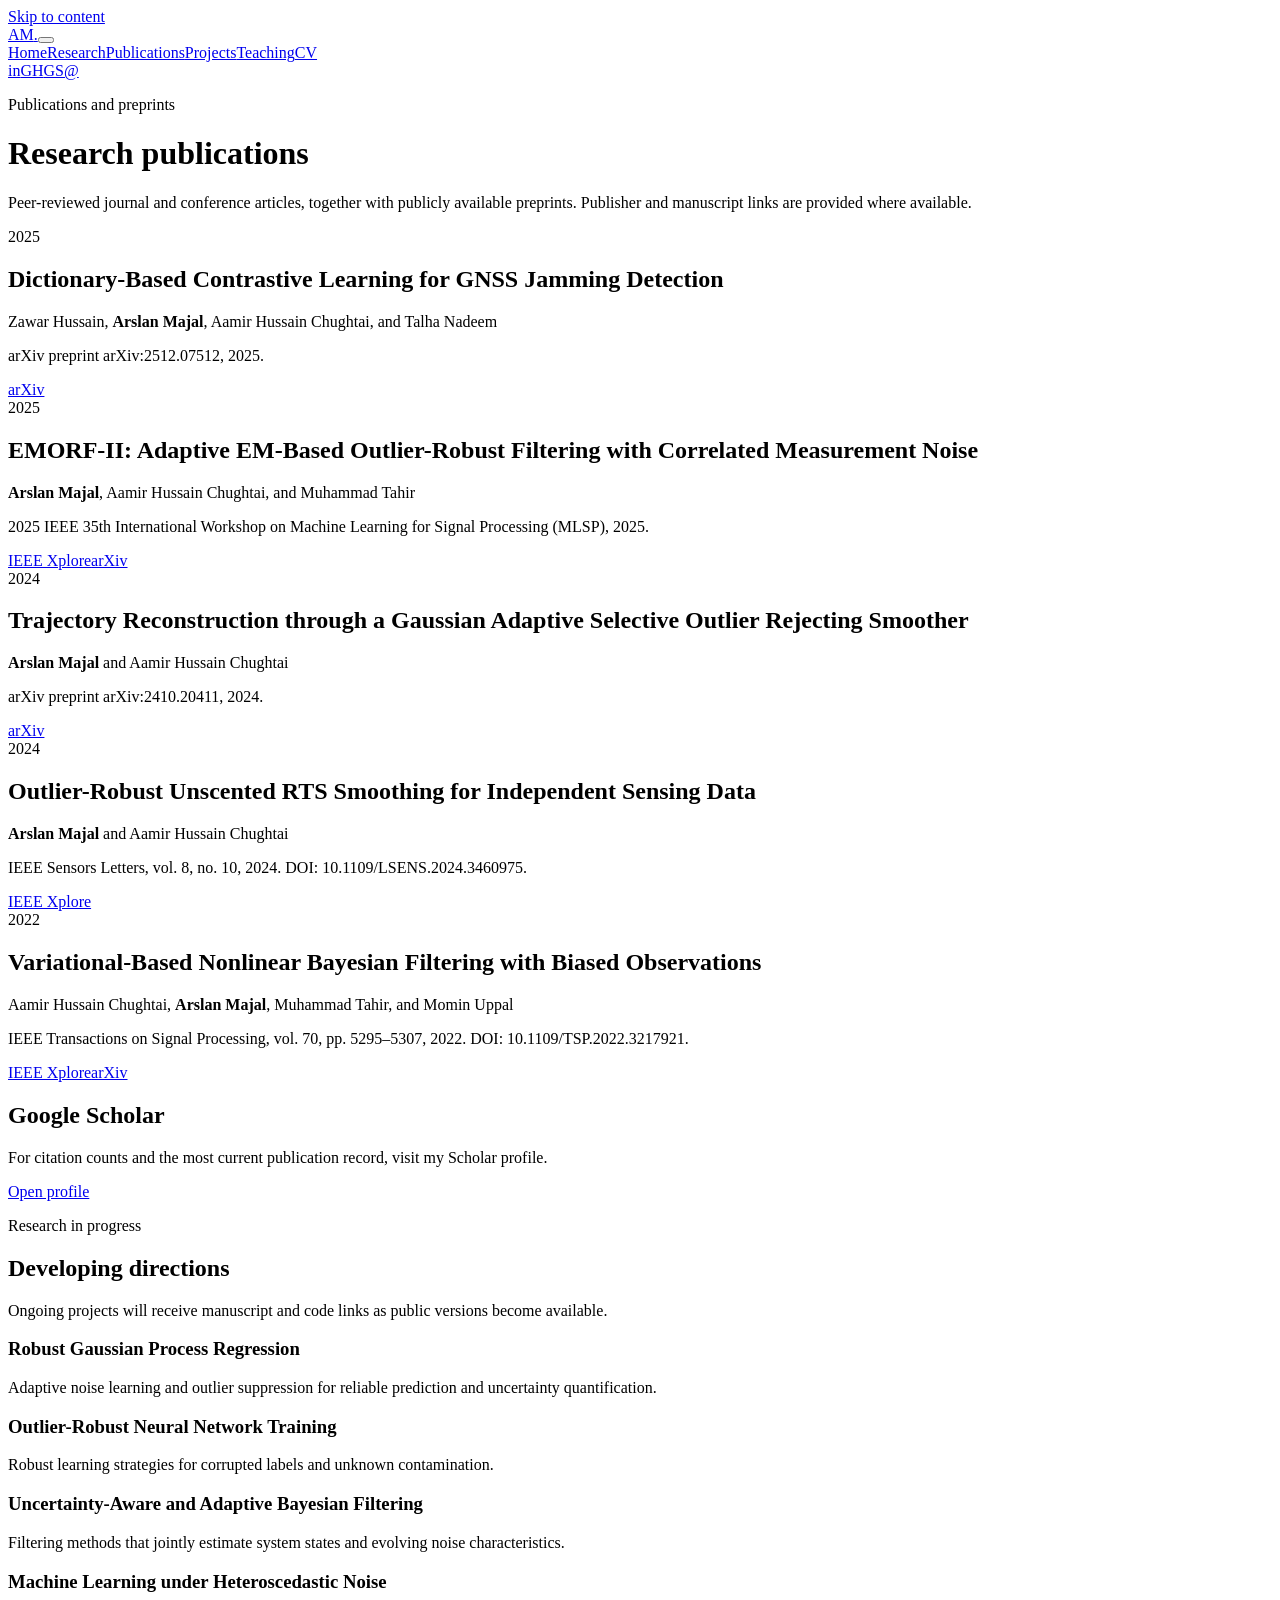
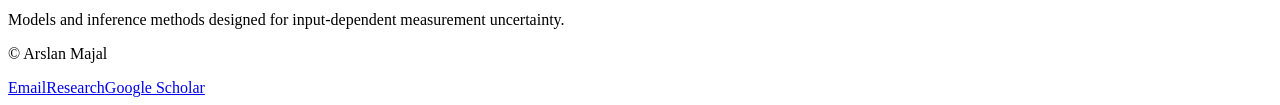
==== publications.html @ 28af3615 "Add files via upload" ====
<!doctype html>
<html lang="en">
<head>
  <meta charset="utf-8"><meta name="viewport" content="width=device-width, initial-scale=1"><meta name="description" content="Publications by Arslan Majal in robust state estimation, Bayesian inference, GNSS reliability, and machine learning."><title>Publications | Arslan Majal</title><link rel="stylesheet" href="assets/css/styles.css"><script src="assets/js/main.js" defer></script>
</head>
<body data-page="publications">
  <a class="skip-link" href="#main-content">Skip to content</a>
  <header class="site-header"><nav class="nav container" aria-label="Primary navigation"><a class="brand" href="index.html" aria-label="Arslan Majal home">AM<span>.</span></a><button class="menu-toggle" type="button" aria-expanded="false" aria-controls="nav-panel" aria-label="Open navigation menu"><span></span><span></span><span></span></button><div class="nav-panel" id="nav-panel"><div class="nav-links"><a href="index.html" data-page-link="home">Home</a><a href="research.html" data-page-link="research">Research</a><a href="publications.html" data-page-link="publications">Publications</a><a href="projects.html" data-page-link="projects">Projects</a><a href="teaching.html" data-page-link="teaching">Teaching</a><a href="assets/files/Arslan_Majal_CV.pdf" target="_blank" rel="noopener">CV</a></div><div class="social-links" aria-label="Professional profiles"><a class="social-link" href="https://www.linkedin.com/in/arslan-majal-06828b2b1" target="_blank" rel="noopener" aria-label="LinkedIn">in</a><a class="social-link" href="https://github.com/Majal-1036" target="_blank" rel="noopener" aria-label="GitHub">GH</a><a class="social-link" href="https://scholar.google.com/citations?hl=en&amp;user=iQ3lR7IAAAAJ" target="_blank" rel="noopener" aria-label="Google Scholar">GS</a><a class="social-link" href="mailto:majal.wisc@gmail.com" aria-label="Email Arslan Majal">@</a></div></div></nav></header>
  <main id="main-content">
    <div class="container page-header"><p class="eyebrow">Publications and preprints</p><h1>Research publications</h1><p>Peer-reviewed journal and conference articles, together with publicly available preprints. Publisher and manuscript links are provided where available.</p></div>
    <section class="section"><div class="container publication-list">
      <article class="publication"><div class="publication-year">2025</div><div><h2>Dictionary-Based Contrastive Learning for GNSS Jamming Detection</h2><p>Zawar Hussain, <strong>Arslan Majal</strong>, Aamir Hussain Chughtai, and Talha Nadeem</p><p class="venue">arXiv preprint arXiv:2512.07512, 2025.</p><div class="button-row"><a class="button secondary" href="https://arxiv.org/abs/2512.07512" target="_blank" rel="noopener">arXiv</a></div></div></article>
      <article class="publication"><div class="publication-year">2025</div><div><h2>EMORF-II: Adaptive EM-Based Outlier-Robust Filtering with Correlated Measurement Noise</h2><p><strong>Arslan Majal</strong>, Aamir Hussain Chughtai, and Muhammad Tahir</p><p class="venue">2025 IEEE 35th International Workshop on Machine Learning for Signal Processing (MLSP), 2025.</p><div class="button-row"><a class="button" href="https://ieeexplore.ieee.org/document/11204236/" target="_blank" rel="noopener">IEEE Xplore</a><a class="button secondary" href="https://arxiv.org/abs/2509.07415" target="_blank" rel="noopener">arXiv</a></div></div></article>
      <article class="publication"><div class="publication-year">2024</div><div><h2>Trajectory Reconstruction through a Gaussian Adaptive Selective Outlier Rejecting Smoother</h2><p><strong>Arslan Majal</strong> and Aamir Hussain Chughtai</p><p class="venue">arXiv preprint arXiv:2410.20411, 2024.</p><div class="button-row"><a class="button secondary" href="https://arxiv.org/abs/2410.20411" target="_blank" rel="noopener">arXiv</a></div></div></article>
      <article class="publication"><div class="publication-year">2024</div><div><h2>Outlier-Robust Unscented RTS Smoothing for Independent Sensing Data</h2><p><strong>Arslan Majal</strong> and Aamir Hussain Chughtai</p><p class="venue">IEEE Sensors Letters, vol. 8, no. 10, 2024. DOI: 10.1109/LSENS.2024.3460975.</p><div class="button-row"><a class="button" href="https://ieeexplore.ieee.org/document/10680401/" target="_blank" rel="noopener">IEEE Xplore</a></div></div></article>
      <article class="publication"><div class="publication-year">2022</div><div><h2>Variational-Based Nonlinear Bayesian Filtering with Biased Observations</h2><p>Aamir Hussain Chughtai, <strong>Arslan Majal</strong>, Muhammad Tahir, and Momin Uppal</p><p class="venue">IEEE Transactions on Signal Processing, vol. 70, pp. 5295–5307, 2022. DOI: 10.1109/TSP.2022.3217921.</p><div class="button-row"><a class="button" href="https://ieeexplore.ieee.org/document/9931968/" target="_blank" rel="noopener">IEEE Xplore</a><a class="button secondary" href="https://arxiv.org/abs/2112.14432" target="_blank" rel="noopener">arXiv</a></div></div></article>
      <div class="scholar-banner"><div><h2>Google Scholar</h2><p>For citation counts and the most current publication record, visit my Scholar profile.</p></div><a class="button" href="https://scholar.google.com/citations?hl=en&amp;user=iQ3lR7IAAAAJ" target="_blank" rel="noopener">Open profile</a></div>
    </div></section>
    <section class="section alt"><div class="container"><div class="section-heading"><p class="eyebrow">Research in progress</p><h2>Developing directions</h2><p>Ongoing projects will receive manuscript and code links as public versions become available.</p></div><div class="grid-2"><article class="card"><h3>Robust Gaussian Process Regression</h3><p>Adaptive noise learning and outlier suppression for reliable prediction and uncertainty quantification.</p></article><article class="card"><h3>Outlier-Robust Neural Network Training</h3><p>Robust learning strategies for corrupted labels and unknown contamination.</p></article><article class="card"><h3>Uncertainty-Aware and Adaptive Bayesian Filtering</h3><p>Filtering methods that jointly estimate system states and evolving noise characteristics.</p></article><article class="card"><h3>Machine Learning under Heteroscedastic Noise</h3><p>Models and inference methods designed for input-dependent measurement uncertainty.</p></article></div></div></section>
  </main>
  <footer class="site-footer"><div class="container footer-inner"><p>© <span data-current-year></span> Arslan Majal</p><div class="footer-links"><a href="mailto:majal.wisc@gmail.com">Email</a><a href="research.html">Research</a><a href="https://scholar.google.com/citations?hl=en&amp;user=iQ3lR7IAAAAJ" target="_blank" rel="noopener">Google Scholar</a></div></div></footer>
</body></html>
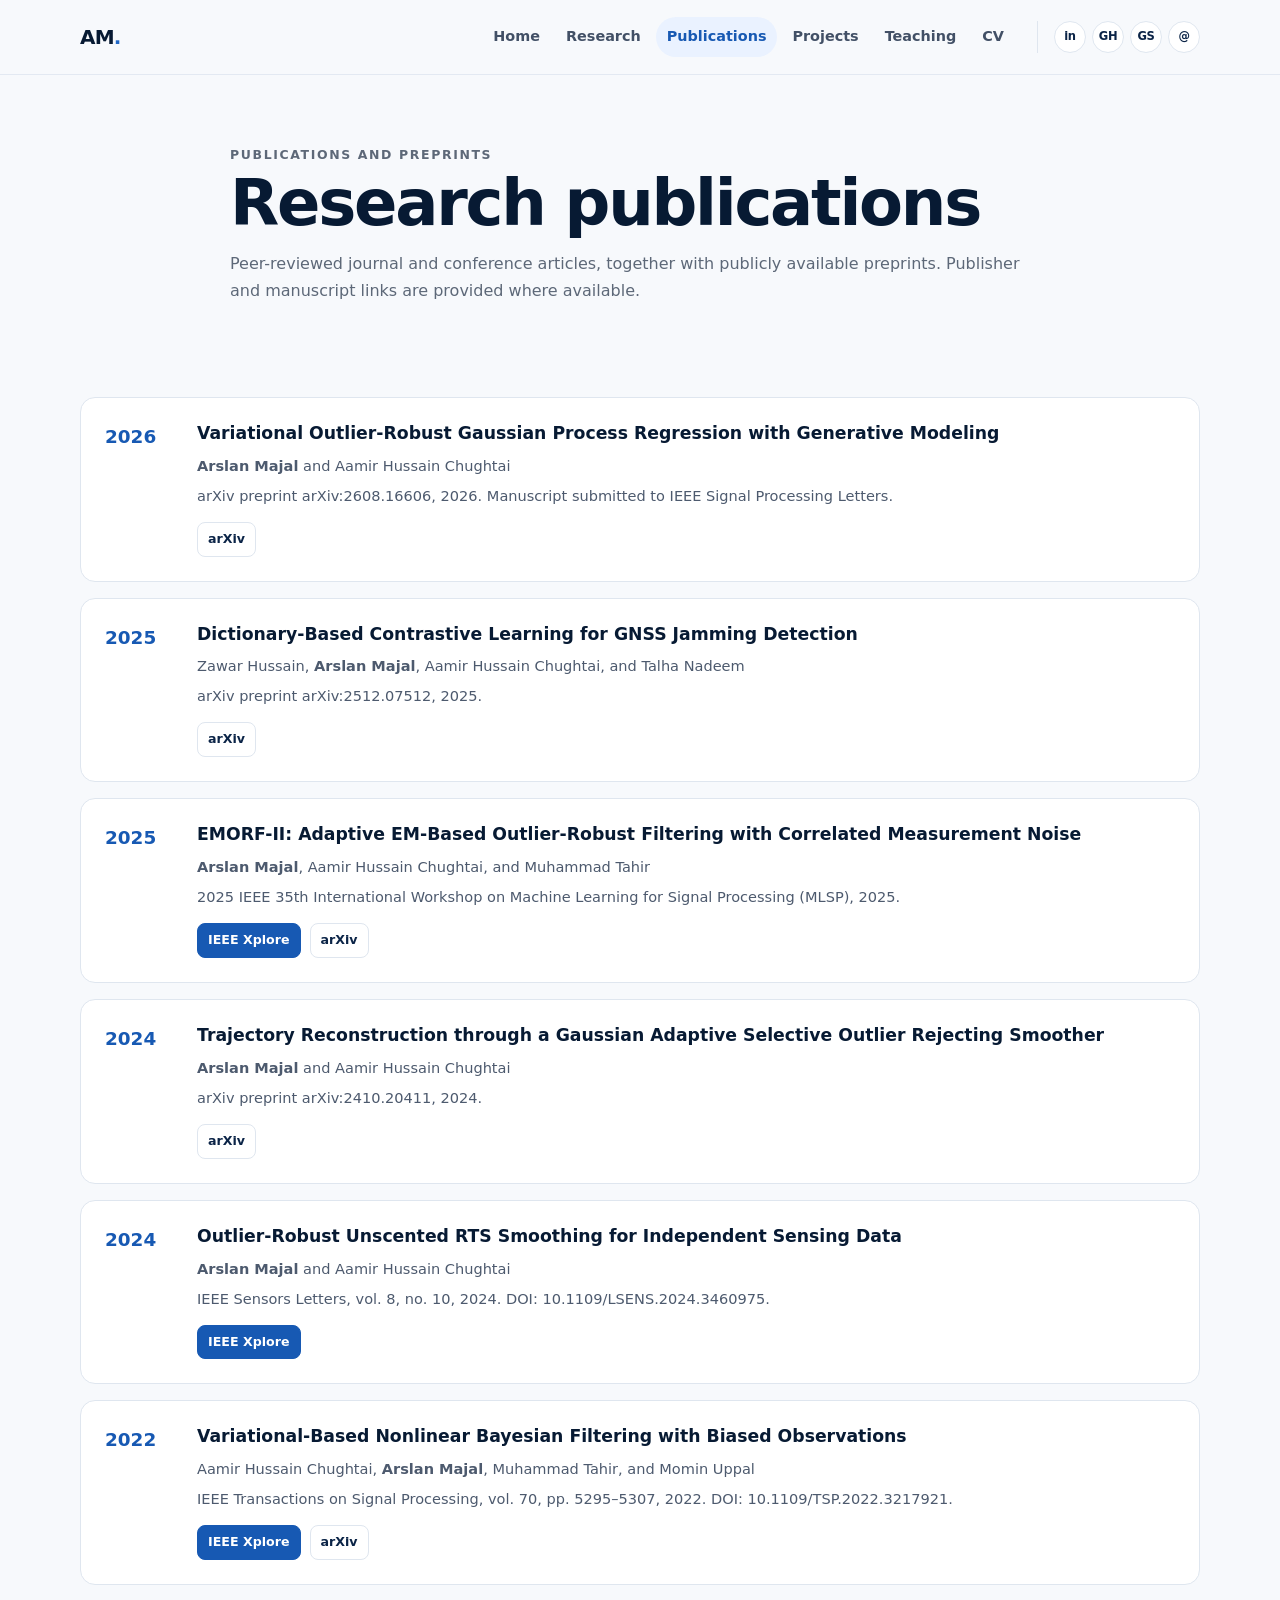
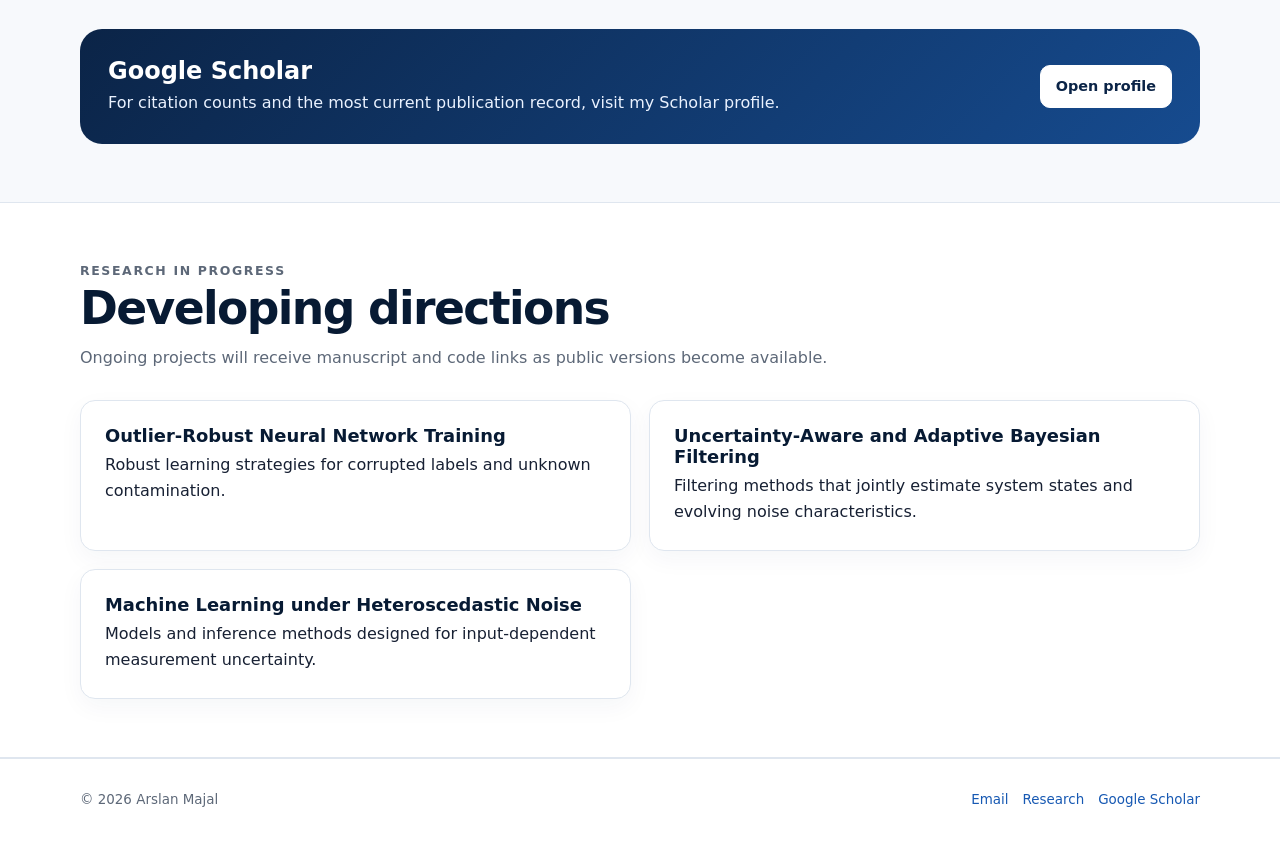
==== commit 9cfed11d: "Add files via upload" ====
--- a/publications.html
+++ b/publications.html
@@ -1,7 +1,7 @@
 <!doctype html>
 <html lang="en">
 <head>
-  <meta charset="utf-8"><meta name="viewport" content="width=device-width, initial-scale=1"><meta name="description" content="Publications by Arslan Majal in robust state estimation, Bayesian inference, GNSS reliability, and machine learning."><title>Publications | Arslan Majal</title><link rel="stylesheet" href="assets/css/styles.css"><script src="assets/js/main.js" defer></script>
+  <meta charset="utf-8"><meta name="viewport" content="width=device-width, initial-scale=1"><meta name="description" content="Publications by Arslan Majal in robust machine learning, Gaussian process regression, Bayesian inference, state estimation, and GNSS reliability."><title>Publications | Arslan Majal</title><link rel="stylesheet" href="assets/css/styles.css"><script src="assets/js/main.js" defer></script>
 </head>
 <body data-page="publications">
   <a class="skip-link" href="#main-content">Skip to content</a>
@@ -9,6 +9,7 @@
   <main id="main-content">
     <div class="container page-header"><p class="eyebrow">Publications and preprints</p><h1>Research publications</h1><p>Peer-reviewed journal and conference articles, together with publicly available preprints. Publisher and manuscript links are provided where available.</p></div>
     <section class="section"><div class="container publication-list">
+      <article class="publication"><div class="publication-year">2026</div><div><h2>Variational Outlier-Robust Gaussian Process Regression with Generative Modeling</h2><p><strong>Arslan Majal</strong> and Aamir Hussain Chughtai</p><p class="venue">arXiv preprint arXiv:2608.16606, 2026. Manuscript submitted to IEEE Signal Processing Letters.</p><div class="button-row"><a class="button secondary" href="https://arxiv.org/abs/2608.16606" target="_blank" rel="noopener">arXiv</a></div></div></article>
       <article class="publication"><div class="publication-year">2025</div><div><h2>Dictionary-Based Contrastive Learning for GNSS Jamming Detection</h2><p>Zawar Hussain, <strong>Arslan Majal</strong>, Aamir Hussain Chughtai, and Talha Nadeem</p><p class="venue">arXiv preprint arXiv:2512.07512, 2025.</p><div class="button-row"><a class="button secondary" href="https://arxiv.org/abs/2512.07512" target="_blank" rel="noopener">arXiv</a></div></div></article>
       <article class="publication"><div class="publication-year">2025</div><div><h2>EMORF-II: Adaptive EM-Based Outlier-Robust Filtering with Correlated Measurement Noise</h2><p><strong>Arslan Majal</strong>, Aamir Hussain Chughtai, and Muhammad Tahir</p><p class="venue">2025 IEEE 35th International Workshop on Machine Learning for Signal Processing (MLSP), 2025.</p><div class="button-row"><a class="button" href="https://ieeexplore.ieee.org/document/11204236/" target="_blank" rel="noopener">IEEE Xplore</a><a class="button secondary" href="https://arxiv.org/abs/2509.07415" target="_blank" rel="noopener">arXiv</a></div></div></article>
       <article class="publication"><div class="publication-year">2024</div><div><h2>Trajectory Reconstruction through a Gaussian Adaptive Selective Outlier Rejecting Smoother</h2><p><strong>Arslan Majal</strong> and Aamir Hussain Chughtai</p><p class="venue">arXiv preprint arXiv:2410.20411, 2024.</p><div class="button-row"><a class="button secondary" href="https://arxiv.org/abs/2410.20411" target="_blank" rel="noopener">arXiv</a></div></div></article>
@@ -16,7 +17,7 @@
       <article class="publication"><div class="publication-year">2022</div><div><h2>Variational-Based Nonlinear Bayesian Filtering with Biased Observations</h2><p>Aamir Hussain Chughtai, <strong>Arslan Majal</strong>, Muhammad Tahir, and Momin Uppal</p><p class="venue">IEEE Transactions on Signal Processing, vol. 70, pp. 5295–5307, 2022. DOI: 10.1109/TSP.2022.3217921.</p><div class="button-row"><a class="button" href="https://ieeexplore.ieee.org/document/9931968/" target="_blank" rel="noopener">IEEE Xplore</a><a class="button secondary" href="https://arxiv.org/abs/2112.14432" target="_blank" rel="noopener">arXiv</a></div></div></article>
       <div class="scholar-banner"><div><h2>Google Scholar</h2><p>For citation counts and the most current publication record, visit my Scholar profile.</p></div><a class="button" href="https://scholar.google.com/citations?hl=en&amp;user=iQ3lR7IAAAAJ" target="_blank" rel="noopener">Open profile</a></div>
     </div></section>
-    <section class="section alt"><div class="container"><div class="section-heading"><p class="eyebrow">Research in progress</p><h2>Developing directions</h2><p>Ongoing projects will receive manuscript and code links as public versions become available.</p></div><div class="grid-2"><article class="card"><h3>Robust Gaussian Process Regression</h3><p>Adaptive noise learning and outlier suppression for reliable prediction and uncertainty quantification.</p></article><article class="card"><h3>Outlier-Robust Neural Network Training</h3><p>Robust learning strategies for corrupted labels and unknown contamination.</p></article><article class="card"><h3>Uncertainty-Aware and Adaptive Bayesian Filtering</h3><p>Filtering methods that jointly estimate system states and evolving noise characteristics.</p></article><article class="card"><h3>Machine Learning under Heteroscedastic Noise</h3><p>Models and inference methods designed for input-dependent measurement uncertainty.</p></article></div></div></section>
+    <section class="section alt"><div class="container"><div class="section-heading"><p class="eyebrow">Research in progress</p><h2>Developing directions</h2><p>Ongoing projects will receive manuscript and code links as public versions become available.</p></div><div class="grid-2"><article class="card"><h3>Outlier-Robust Neural Network Training</h3><p>Robust learning strategies for corrupted labels and unknown contamination.</p></article><article class="card"><h3>Uncertainty-Aware and Adaptive Bayesian Filtering</h3><p>Filtering methods that jointly estimate system states and evolving noise characteristics.</p></article><article class="card"><h3>Machine Learning under Heteroscedastic Noise</h3><p>Models and inference methods designed for input-dependent measurement uncertainty.</p></article></div></div></section>
   </main>
   <footer class="site-footer"><div class="container footer-inner"><p>© <span data-current-year></span> Arslan Majal</p><div class="footer-links"><a href="mailto:majal.wisc@gmail.com">Email</a><a href="research.html">Research</a><a href="https://scholar.google.com/citations?hl=en&amp;user=iQ3lR7IAAAAJ" target="_blank" rel="noopener">Google Scholar</a></div></div></footer>
 </body></html>
--- a/assets/css/styles.css
+++ b/assets/css/styles.css
@@ -0,0 +1,886 @@
+:root {
+  --navy-950: #071a33;
+  --navy-900: #0b2447;
+  --blue-700: #1759b3;
+  --blue-600: #2168c7;
+  --blue-100: #eaf2ff;
+  --blue-50: #f4f8ff;
+  --ink: #172033;
+  --muted: #5d6878;
+  --line: #dfe6ef;
+  --paper: #ffffff;
+  --canvas: #f7f9fc;
+  --success: #1e6b4f;
+  --shadow: 0 14px 38px rgba(25, 57, 96, 0.09);
+  --radius-lg: 22px;
+  --radius-md: 15px;
+  --max-width: 1120px;
+}
+
+* {
+  box-sizing: border-box;
+}
+
+html {
+  scroll-behavior: smooth;
+}
+
+body {
+  margin: 0;
+  background: var(--canvas);
+  color: var(--ink);
+  font-family: Inter, ui-sans-serif, system-ui, -apple-system, BlinkMacSystemFont, "Segoe UI", sans-serif;
+  font-size: 16px;
+  line-height: 1.65;
+  -webkit-font-smoothing: antialiased;
+}
+
+img {
+  display: block;
+  max-width: 100%;
+}
+
+a {
+  color: var(--blue-700);
+  text-decoration: none;
+}
+
+a:hover {
+  color: var(--navy-900);
+}
+
+button,
+a {
+  -webkit-tap-highlight-color: transparent;
+}
+
+:focus-visible {
+  outline: 3px solid rgba(33, 104, 199, 0.36);
+  outline-offset: 3px;
+}
+
+.container {
+  width: min(calc(100% - 36px), var(--max-width));
+  margin-inline: auto;
+}
+
+.skip-link {
+  position: fixed;
+  top: 10px;
+  left: 10px;
+  z-index: 1000;
+  transform: translateY(-150%);
+  border-radius: 8px;
+  background: var(--navy-950);
+  color: #fff;
+  padding: 9px 13px;
+}
+
+.skip-link:focus {
+  transform: translateY(0);
+}
+
+.site-header {
+  position: sticky;
+  top: 0;
+  z-index: 100;
+  border-bottom: 1px solid rgba(223, 230, 239, 0.82);
+  background: rgba(247, 249, 252, 0.92);
+  backdrop-filter: blur(16px);
+}
+
+.nav {
+  min-height: 74px;
+  display: flex;
+  align-items: center;
+  justify-content: space-between;
+  gap: 26px;
+}
+
+.brand {
+  flex: 0 0 auto;
+  color: var(--navy-950);
+  font-size: 1.25rem;
+  font-weight: 850;
+  letter-spacing: -0.04em;
+}
+
+.brand span {
+  color: var(--blue-600);
+}
+
+.nav-panel,
+.nav-links,
+.social-links {
+  display: flex;
+  align-items: center;
+}
+
+.nav-panel {
+  flex: 1;
+  justify-content: flex-end;
+  gap: 22px;
+}
+
+.nav-links {
+  gap: 4px;
+}
+
+.nav-links a {
+  border-radius: 999px;
+  color: #425066;
+  font-size: 0.9rem;
+  font-weight: 650;
+  padding: 8px 11px;
+}
+
+.nav-links a:hover,
+.nav-links a.active {
+  background: var(--blue-100);
+  color: var(--blue-700);
+}
+
+.social-links {
+  gap: 6px;
+  border-left: 1px solid var(--line);
+  padding-left: 16px;
+}
+
+.social-link {
+  width: 32px;
+  height: 32px;
+  display: inline-grid;
+  place-items: center;
+  border: 1px solid var(--line);
+  border-radius: 50%;
+  background: var(--paper);
+  color: var(--navy-900);
+  font-size: 0.72rem;
+  font-weight: 800;
+  letter-spacing: -0.03em;
+}
+
+.social-link:hover {
+  border-color: #b7c9e4;
+  background: var(--blue-50);
+  color: var(--blue-700);
+}
+
+.menu-toggle {
+  width: 42px;
+  height: 42px;
+  display: none;
+  border: 1px solid var(--line);
+  border-radius: 10px;
+  background: var(--paper);
+  padding: 10px;
+}
+
+.menu-toggle span {
+  height: 2px;
+  display: block;
+  margin: 4px 0;
+  border-radius: 2px;
+  background: var(--navy-900);
+}
+
+main {
+  min-height: calc(100vh - 190px);
+}
+
+.hero {
+  padding: 72px 0 42px;
+}
+
+.hero-grid {
+  display: grid;
+  grid-template-columns: 320px minmax(0, 1fr);
+  align-items: center;
+  gap: 58px;
+}
+
+.portrait-shell {
+  position: relative;
+}
+
+.portrait-shell::before {
+  content: "";
+  position: absolute;
+  right: -17px;
+  bottom: -17px;
+  width: 72%;
+  height: 76%;
+  border-radius: var(--radius-lg);
+  background: linear-gradient(145deg, #c9dcfa, #6ea3e4);
+}
+
+.portrait-shell img {
+  position: relative;
+  z-index: 1;
+  width: 100%;
+  aspect-ratio: 4 / 5;
+  object-fit: cover;
+  object-position: 50% 42%;
+  border: 7px solid #fff;
+  border-radius: var(--radius-lg);
+  box-shadow: var(--shadow);
+}
+
+.eyebrow {
+  margin: 0 0 8px;
+  color: var(--blue-700);
+  font-size: 0.78rem;
+  font-weight: 800;
+  letter-spacing: 0.13em;
+  text-transform: uppercase;
+}
+
+h1,
+h2,
+h3,
+p {
+  margin-top: 0;
+}
+
+h1,
+h2,
+h3 {
+  color: var(--navy-950);
+  line-height: 1.18;
+}
+
+h1 {
+  margin-bottom: 8px;
+  font-size: clamp(2.4rem, 6vw, 4.55rem);
+  letter-spacing: -0.055em;
+}
+
+.hero-headline {
+  margin-bottom: 18px;
+  color: #425066;
+  font-size: clamp(1.05rem, 2.2vw, 1.35rem);
+  font-weight: 650;
+}
+
+.hero-role {
+  margin-bottom: 18px;
+  color: var(--muted);
+  font-weight: 650;
+}
+
+.hero-copy > p:not(.eyebrow):not(.hero-headline):not(.hero-role) {
+  max-width: 760px;
+}
+
+.badge-row,
+.button-row,
+.tag-row,
+.meta-row {
+  display: flex;
+  flex-wrap: wrap;
+  align-items: center;
+  gap: 9px;
+}
+
+.badge-row {
+  margin: 0 0 20px;
+}
+
+.badge {
+  display: inline-flex;
+  align-items: center;
+  gap: 7px;
+  border: 1px solid #bed8ce;
+  border-radius: 999px;
+  background: #edf8f3;
+  color: var(--success);
+  font-size: 0.83rem;
+  font-weight: 750;
+  padding: 7px 11px;
+}
+
+.badge::before {
+  width: 7px;
+  height: 7px;
+  content: "";
+  border-radius: 50%;
+  background: #2a936d;
+  box-shadow: 0 0 0 4px rgba(42, 147, 109, 0.12);
+}
+
+.button-row {
+  margin-top: 26px;
+}
+
+.button {
+  display: inline-flex;
+  align-items: center;
+  justify-content: center;
+  gap: 7px;
+  min-height: 43px;
+  border: 1px solid var(--blue-700);
+  border-radius: 10px;
+  background: var(--blue-700);
+  color: #fff;
+  font-size: 0.9rem;
+  font-weight: 750;
+  padding: 9px 15px;
+}
+
+.button:hover {
+  background: var(--navy-900);
+  color: #fff;
+}
+
+.button.secondary {
+  border-color: var(--line);
+  background: var(--paper);
+  color: var(--navy-900);
+}
+
+.button.secondary:hover {
+  border-color: #afc6e6;
+  background: var(--blue-50);
+  color: var(--blue-700);
+}
+
+.feature-strip {
+  display: grid;
+  grid-template-columns: repeat(3, 1fr);
+  gap: 14px;
+  padding: 22px 0 64px;
+}
+
+.feature-item {
+  border: 1px solid var(--line);
+  border-radius: var(--radius-md);
+  background: rgba(255, 255, 255, 0.74);
+  padding: 18px 20px;
+}
+
+.feature-item strong,
+.feature-item span {
+  display: block;
+}
+
+.feature-item strong {
+  color: var(--navy-950);
+  font-size: 1rem;
+}
+
+.feature-item span {
+  margin-top: 2px;
+  color: var(--muted);
+  font-size: 0.84rem;
+}
+
+.section {
+  padding: 58px 0;
+}
+
+.section.alt {
+  border-block: 1px solid var(--line);
+  background: var(--paper);
+}
+
+.section-heading {
+  max-width: 760px;
+  margin-bottom: 28px;
+}
+
+.section-heading h2,
+.page-header h1 {
+  margin-bottom: 10px;
+  font-size: clamp(1.9rem, 4vw, 2.85rem);
+  letter-spacing: -0.035em;
+}
+
+.section-heading p,
+.page-header p {
+  margin-bottom: 0;
+  color: var(--muted);
+}
+
+.page-header {
+  max-width: 820px;
+  padding: 70px 0 35px;
+}
+
+.page-header h1 {
+  font-size: clamp(2.45rem, 5vw, 4rem);
+}
+
+.grid-2,
+.grid-3,
+.grid-4 {
+  display: grid;
+  gap: 18px;
+}
+
+.grid-2 {
+  grid-template-columns: repeat(2, minmax(0, 1fr));
+}
+
+.grid-3 {
+  grid-template-columns: repeat(3, minmax(0, 1fr));
+}
+
+.grid-4 {
+  grid-template-columns: repeat(4, minmax(0, 1fr));
+}
+
+.card {
+  border: 1px solid var(--line);
+  border-radius: var(--radius-md);
+  background: var(--paper);
+  box-shadow: 0 8px 24px rgba(25, 57, 96, 0.045);
+  padding: 24px;
+}
+
+.card h3 {
+  margin-bottom: 6px;
+  font-size: 1.12rem;
+}
+
+.card p:last-child {
+  margin-bottom: 0;
+}
+
+.role-meta,
+.venue,
+.muted {
+  color: var(--muted);
+}
+
+.role-meta {
+  margin-bottom: 15px;
+  font-size: 0.86rem;
+  font-weight: 650;
+}
+
+.timeline-card {
+  position: relative;
+  padding-top: 27px;
+}
+
+.timeline-card::before {
+  position: absolute;
+  top: -1px;
+  left: 24px;
+  width: 52px;
+  height: 4px;
+  content: "";
+  border-radius: 4px;
+  background: var(--blue-600);
+}
+
+.education-card .degree {
+  margin-bottom: 8px;
+  color: var(--blue-700);
+  font-size: 0.86rem;
+  font-weight: 800;
+  text-transform: uppercase;
+}
+
+.education-card .thesis {
+  margin-top: 13px;
+  color: #445166;
+  font-size: 0.9rem;
+}
+
+.award-list {
+  display: grid;
+  gap: 13px;
+}
+
+.award {
+  display: flex;
+  align-items: flex-start;
+  gap: 14px;
+  border-bottom: 1px solid var(--line);
+  padding-bottom: 13px;
+}
+
+.award:last-child {
+  border-bottom: 0;
+  padding-bottom: 0;
+}
+
+.award-year {
+  min-width: 56px;
+  color: var(--blue-700);
+  font-weight: 800;
+}
+
+.award strong {
+  display: block;
+  color: var(--navy-950);
+}
+
+.media-list {
+  display: grid;
+  gap: 22px;
+}
+
+.media-card {
+  display: grid;
+  grid-template-columns: minmax(260px, 38%) 1fr;
+  overflow: hidden;
+  border: 1px solid var(--line);
+  border-radius: var(--radius-lg);
+  background: var(--paper);
+  box-shadow: var(--shadow);
+}
+
+.media-card > img {
+  width: 100%;
+  height: 100%;
+  min-height: 290px;
+  object-fit: cover;
+  background: var(--blue-50);
+}
+
+.media-content {
+  padding: 30px;
+}
+
+.media-content h2,
+.media-content h3 {
+  margin-bottom: 10px;
+  font-size: clamp(1.25rem, 2.7vw, 1.72rem);
+}
+
+.media-content p {
+  color: #4d5a6e;
+}
+
+.tag {
+  display: inline-flex;
+  align-items: center;
+  min-height: 28px;
+  border-radius: 999px;
+  background: var(--blue-100);
+  color: var(--blue-700);
+  font-size: 0.75rem;
+  font-weight: 750;
+  padding: 4px 9px;
+}
+
+.tag.neutral {
+  background: #eef1f5;
+  color: #536073;
+}
+
+.direction-card {
+  min-height: 160px;
+}
+
+.direction-number {
+  width: 37px;
+  height: 37px;
+  display: grid;
+  place-items: center;
+  margin-bottom: 18px;
+  border-radius: 10px;
+  background: var(--blue-100);
+  color: var(--blue-700);
+  font-weight: 850;
+}
+
+.publication-list {
+  display: grid;
+  gap: 16px;
+}
+
+.publication {
+  display: grid;
+  grid-template-columns: 72px 1fr;
+  gap: 20px;
+  border: 1px solid var(--line);
+  border-radius: var(--radius-md);
+  background: var(--paper);
+  padding: 24px;
+}
+
+.publication-year {
+  color: var(--blue-700);
+  font-size: 1.15rem;
+  font-weight: 850;
+}
+
+.publication h2,
+.publication h3 {
+  margin-bottom: 8px;
+  font-size: 1.08rem;
+  line-height: 1.38;
+}
+
+.publication p {
+  margin-bottom: 6px;
+  color: #4d5a6e;
+  font-size: 0.91rem;
+}
+
+.publication .button-row {
+  margin-top: 14px;
+}
+
+.publication .button {
+  min-height: 34px;
+  border-radius: 8px;
+  font-size: 0.79rem;
+  padding: 6px 10px;
+}
+
+.scholar-banner {
+  display: flex;
+  align-items: center;
+  justify-content: space-between;
+  gap: 24px;
+  margin-top: 28px;
+  border-radius: var(--radius-lg);
+  background: linear-gradient(135deg, var(--navy-900), #164b8f);
+  color: #eaf2ff;
+  padding: 28px;
+}
+
+.scholar-banner h2 {
+  margin-bottom: 4px;
+  color: #fff;
+}
+
+.scholar-banner p {
+  margin-bottom: 0;
+}
+
+.scholar-banner .button {
+  flex: 0 0 auto;
+  border-color: #fff;
+  background: #fff;
+  color: var(--navy-900);
+}
+
+.teaching-card {
+  padding: 28px;
+}
+
+.teaching-card .institution {
+  color: var(--blue-700);
+  font-weight: 750;
+}
+
+.teaching-card .dates {
+  margin-bottom: 16px;
+  color: var(--muted);
+  font-size: 0.87rem;
+  font-weight: 650;
+}
+
+.teaching-highlights {
+  display: grid;
+  grid-template-columns: repeat(3, 1fr);
+  gap: 16px;
+  margin-bottom: 26px;
+}
+
+.highlight {
+  border-radius: var(--radius-md);
+  background: var(--blue-50);
+  padding: 20px;
+}
+
+.highlight strong,
+.highlight span {
+  display: block;
+}
+
+.highlight strong {
+  color: var(--blue-700);
+  font-size: 1.55rem;
+}
+
+.highlight span {
+  color: var(--muted);
+  font-size: 0.85rem;
+}
+
+.callout {
+  border-left: 4px solid var(--blue-600);
+  border-radius: 0 var(--radius-md) var(--radius-md) 0;
+  background: var(--blue-50);
+  padding: 22px 24px;
+}
+
+.callout p:last-child {
+  margin-bottom: 0;
+}
+
+.site-footer {
+  border-top: 1px solid var(--line);
+  background: var(--paper);
+  padding: 30px 0;
+}
+
+.footer-inner {
+  display: flex;
+  align-items: center;
+  justify-content: space-between;
+  gap: 18px;
+  color: var(--muted);
+  font-size: 0.84rem;
+}
+
+.footer-inner p {
+  margin: 0;
+}
+
+.footer-links {
+  display: flex;
+  flex-wrap: wrap;
+  gap: 14px;
+}
+
+@media (max-width: 960px) {
+  .menu-toggle {
+    display: block;
+  }
+
+  .nav-panel {
+    position: absolute;
+    top: calc(100% + 1px);
+    right: 18px;
+    left: 18px;
+    display: none;
+    align-items: stretch;
+    flex-direction: column;
+    gap: 14px;
+    border: 1px solid var(--line);
+    border-radius: var(--radius-md);
+    background: var(--paper);
+    box-shadow: var(--shadow);
+    padding: 16px;
+  }
+
+  .nav-panel.open {
+    display: flex;
+  }
+
+  .nav-links {
+    align-items: stretch;
+    flex-direction: column;
+  }
+
+  .nav-links a {
+    width: 100%;
+  }
+
+  .social-links {
+    justify-content: flex-start;
+    border-top: 1px solid var(--line);
+    border-left: 0;
+    padding-top: 14px;
+    padding-left: 0;
+  }
+
+  .hero-grid {
+    grid-template-columns: 250px 1fr;
+    gap: 38px;
+  }
+
+  .grid-3 {
+    grid-template-columns: repeat(2, minmax(0, 1fr));
+  }
+
+  .grid-4 {
+    grid-template-columns: repeat(2, minmax(0, 1fr));
+  }
+}
+
+@media (max-width: 720px) {
+  .hero {
+    padding-top: 48px;
+  }
+
+  .hero-grid,
+  .grid-2,
+  .grid-3,
+  .media-card {
+    grid-template-columns: 1fr;
+  }
+
+  .portrait-shell {
+    width: min(78vw, 310px);
+    margin-inline: auto;
+  }
+
+  .hero-copy {
+    text-align: center;
+  }
+
+  .hero-copy > p,
+  .badge-row,
+  .button-row {
+    justify-content: center;
+    margin-inline: auto;
+  }
+
+  .feature-strip,
+  .teaching-highlights {
+    grid-template-columns: 1fr;
+  }
+
+  .media-card > img {
+    min-height: auto;
+    aspect-ratio: 16 / 9;
+  }
+
+  .publication {
+    grid-template-columns: 1fr;
+    gap: 9px;
+  }
+
+  .scholar-banner,
+  .footer-inner {
+    align-items: flex-start;
+    flex-direction: column;
+  }
+}
+
+@media (max-width: 480px) {
+  .container {
+    width: min(calc(100% - 26px), var(--max-width));
+  }
+
+  .grid-4 {
+    grid-template-columns: 1fr;
+  }
+
+  .section {
+    padding: 46px 0;
+  }
+
+  .page-header {
+    padding-top: 50px;
+  }
+
+  .card,
+  .teaching-card,
+  .media-content,
+  .publication {
+    padding: 20px;
+  }
+}
+
+@media (prefers-reduced-motion: reduce) {
+  html {
+    scroll-behavior: auto;
+  }
+
+  *,
+  *::before,
+  *::after {
+    animation-duration: 0.01ms !important;
+    animation-iteration-count: 1 !important;
+    transition-duration: 0.01ms !important;
+  }
+}
